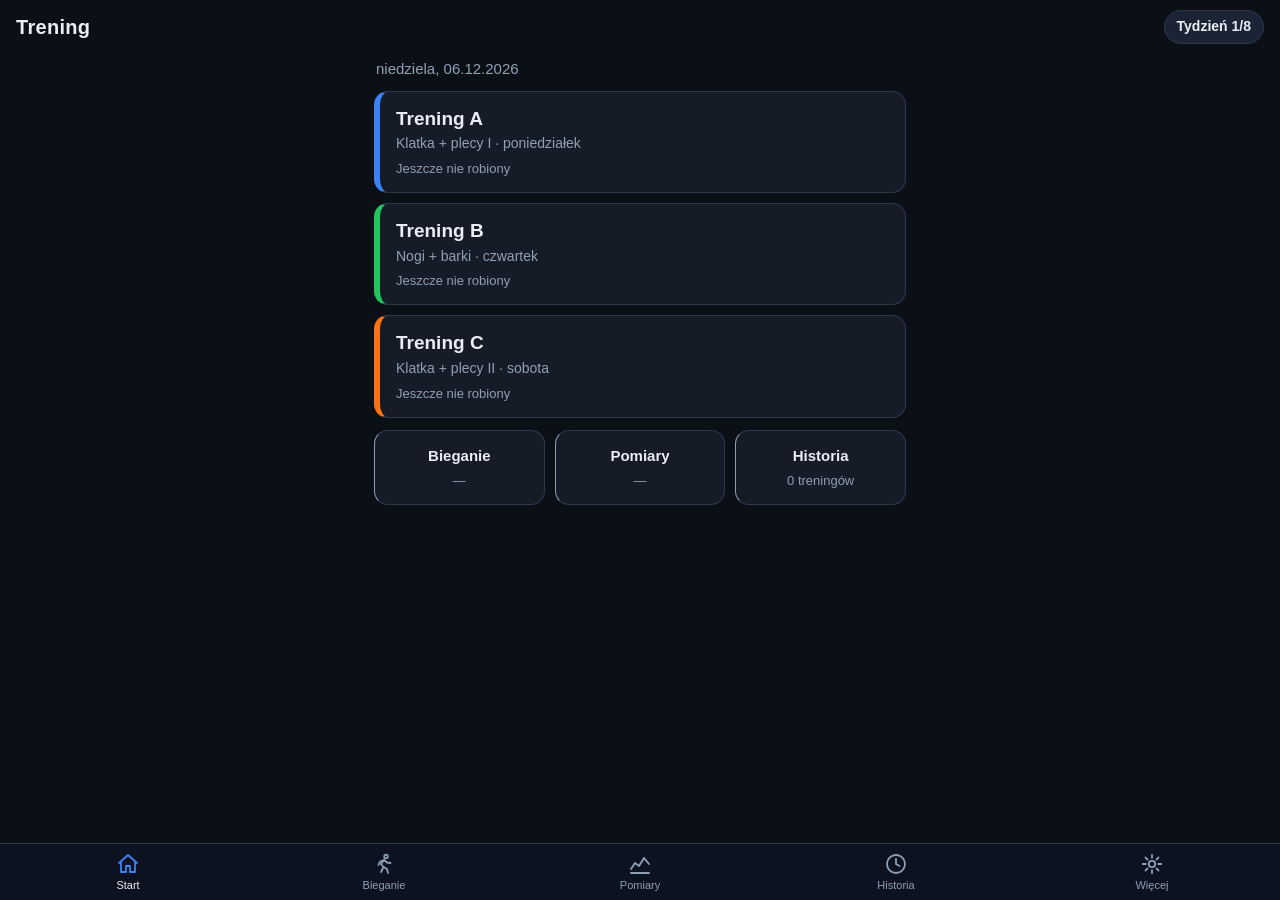
==== index.html @ cfbee9d0 "Aplikacja PWA do śledzenia treningów (plan A/B/C, bieganie, pomiary) Kompletna aplikacja mobilna zas" ====
<!DOCTYPE html>
<html lang="pl">
<head>
  <meta charset="UTF-8">
  <meta name="viewport" content="width=device-width, initial-scale=1, viewport-fit=cover">
  <meta name="color-scheme" content="dark">
  <meta name="theme-color" content="#0b1017">
  <meta name="description" content="Dziennik treningowy — plan A/B/C, bieganie, pomiary. Działa offline.">
  <title>Trening</title>
  <link rel="manifest" href="manifest.json">
  <link rel="icon" href="icons/icon-192.png" type="image/png">
  <link rel="apple-touch-icon" href="icons/apple-touch-icon.png">
  <meta name="apple-mobile-web-app-capable" content="yes">
  <meta name="mobile-web-app-capable" content="yes">
  <meta name="apple-mobile-web-app-status-bar-style" content="black-translucent">
  <meta name="apple-mobile-web-app-title" content="Trening">
  <link rel="stylesheet" href="style.css">
</head>
<body>
  <header class="top">
    <h1>Trening</h1>
    <span id="weekchip" class="chip" hidden></span>
  </header>

  <main id="view" aria-live="polite"></main>

  <div id="timerbar" class="timerbar" hidden>
    <div class="timerinfo">
      <span class="timerlabel" id="timerlabel">Przerwa</span>
      <strong class="timertime" id="timertime">0:00</strong>
    </div>
    <button id="timerstop" class="btn ghost" type="button" aria-label="Zatrzymaj timer">✕</button>
  </div>

  <div id="toast" class="toast" hidden></div>

  <nav class="bottomnav" aria-label="Nawigacja">
    <a href="#/home" data-nav="home">
      <svg viewBox="0 0 24 24" aria-hidden="true"><path d="M3 11l9-8 9 8"/><path d="M5 10v10h5v-6h4v6h5V10"/></svg>
      <span>Start</span>
    </a>
    <a href="#/run" data-nav="run">
      <svg viewBox="0 0 24 24" aria-hidden="true"><circle cx="14" cy="4.5" r="1.8"/><path d="M9 20l2.5-5L9 12l3-4 3 2.5 3.5.5"/><path d="M12 8l-4 1.5L6.5 13"/><path d="M11.5 15L15 17l1 4"/></svg>
      <span>Bieganie</span>
    </a>
    <a href="#/measure" data-nav="measure">
      <svg viewBox="0 0 24 24" aria-hidden="true"><path d="M3 17l4-6 4 3 5-8 5 6"/><path d="M3 21h18"/></svg>
      <span>Pomiary</span>
    </a>
    <a href="#/history" data-nav="history">
      <svg viewBox="0 0 24 24" aria-hidden="true"><circle cx="12" cy="12" r="9"/><path d="M12 7v5l3.5 2"/></svg>
      <span>Historia</span>
    </a>
    <a href="#/settings" data-nav="settings">
      <svg viewBox="0 0 24 24" aria-hidden="true"><circle cx="12" cy="12" r="3.2"/><path d="M12 2.8v3M12 18.2v3M2.8 12h3M18.2 12h3M5.5 5.5l2.1 2.1M16.4 16.4l2.1 2.1M18.5 5.5l-2.1 2.1M7.6 16.4l-2.1 2.1"/></svg>
      <span>Więcej</span>
    </a>
  </nav>

  <script src="app.js"></script>
</body>
</html>
---- style.css ----
/* ===== Trening — dziennik siłowni ===== */
:root {
  --bg: #0b1017;
  --card: #151c28;
  --card2: #1b2434;
  --line: #26324333;
  --line2: #2c3a4f;
  --text: #e9eef5;
  --mut: #8fa0b5;
  --a: #3b82f6;   /* Trening A — niebieski */
  --b: #22c55e;   /* Trening B — zielony  */
  --c: #f97316;   /* Trening C — pomarańczowy */
  --neut: #7dd3fc;
  --ok: #22c55e;
  --warn: #fbbf24;
  --danger: #ef4444;
  --r: 14px;
}

* { box-sizing: border-box; }

[hidden] { display: none !important; }

html { -webkit-text-size-adjust: 100%; }

body {
  margin: 0;
  background: var(--bg);
  color: var(--text);
  font-family: -apple-system, BlinkMacSystemFont, "Segoe UI", Roboto, "Helvetica Neue", Arial, sans-serif;
  line-height: 1.4;
  padding-bottom: calc(76px + env(safe-area-inset-bottom));
  min-height: 100dvh;
}

/* ===== Nagłówek ===== */
.top {
  display: flex;
  align-items: center;
  justify-content: space-between;
  gap: 8px;
  padding: calc(10px + env(safe-area-inset-top)) 16px 8px;
}
.top h1 { font-size: 20px; margin: 0; letter-spacing: 0.3px; }

.chip {
  background: var(--card2);
  border: 1px solid var(--line2);
  color: var(--text);
  border-radius: 999px;
  padding: 6px 12px;
  font-size: 14px;
  font-weight: 600;
  white-space: nowrap;
}
.chip.deload { background: #f9731626; border-color: var(--c); color: #fdba74; }

main { padding: 4px 14px 16px; max-width: 560px; margin: 0 auto; }

h2 { font-size: 18px; margin: 14px 2px 10px; }
.mut { color: var(--mut); }
.small { font-size: 13px; }

/* ===== Przyciski / pola ===== */
button, .btn {
  font: inherit;
  color: var(--text);
  background: var(--card2);
  border: 1px solid var(--line2);
  border-radius: 12px;
  min-height: 48px;
  padding: 10px 16px;
  cursor: pointer;
  touch-action: manipulation;
}
button:active { transform: scale(0.98); }

.btn.primary { background: var(--a); border-color: var(--a); font-weight: 700; font-size: 17px; width: 100%; }
.btn.primary.pb { background: var(--b); border-color: var(--b); }
.btn.primary.pc { background: var(--c); border-color: var(--c); }
.btn.ghost { background: transparent; border-color: transparent; color: var(--mut); }
.btn.danger { color: #fca5a5; border-color: #ef444455; background: #ef44441a; }
.btn.wide { width: 100%; }

input, select {
  font: inherit;
  font-size: 18px;
  color: var(--text);
  background: var(--bg);
  border: 1px solid var(--line2);
  border-radius: 12px;
  min-height: 48px;
  padding: 8px 12px;
  width: 100%;
}
input::placeholder { color: #55647a; }

:focus-visible { outline: 2px solid var(--a); outline-offset: 2px; }

label.field { display: block; margin: 10px 0; }
label.field > span { display: block; font-size: 14px; color: var(--mut); margin-bottom: 5px; }

/* ===== Start ===== */
.today { color: var(--mut); font-size: 15px; margin: 2px 2px 12px; }

.banner {
  background: linear-gradient(90deg, #f973161f, #f9731608);
  border: 1px solid #f9731666;
  color: #fdba74;
  border-radius: var(--r);
  padding: 12px 14px;
  font-weight: 600;
  margin: 0 0 12px;
}

.tiles { display: grid; gap: 10px; }

.tile {
  display: block;
  text-decoration: none;
  color: var(--text);
  background: var(--card);
  border: 1px solid var(--line2);
  border-left: 6px solid var(--mut);
  border-radius: var(--r);
  padding: 14px 16px;
}
.tile .tname { font-size: 19px; font-weight: 700; }
.tile .tsub { color: var(--mut); font-size: 14px; margin-top: 2px; }
.tile .tlast { color: var(--mut); font-size: 13px; margin-top: 6px; }
.tile .draftmark { color: var(--warn); font-weight: 600; }
.tile.pa { border-left-color: var(--a); }
.tile.pb { border-left-color: var(--b); }
.tile.pc { border-left-color: var(--c); }

.tiles.minor { grid-template-columns: 1fr 1fr 1fr; margin-top: 12px; }
.tiles.minor .tile { border-left-width: 1px; text-align: center; padding: 14px 6px; }
.tiles.minor .tname { font-size: 15px; }

/* ===== Ekran treningu ===== */
.planhead { display: flex; align-items: baseline; justify-content: space-between; gap: 8px; margin: 8px 2px 4px; }
.planhead h2 { margin: 0; }
.backlink { color: var(--mut); text-decoration: none; font-size: 15px; padding: 8px 4px; display: inline-block; }

.excard {
  background: var(--card);
  border: 1px solid var(--line2);
  border-radius: var(--r);
  padding: 12px 12px 14px;
  margin: 10px 0;
}
.excard.pa { border-top: 3px solid var(--a); }
.excard.pb { border-top: 3px solid var(--b); }
.excard.pc { border-top: 3px solid var(--c); }

.exhead { display: flex; gap: 8px; align-items: baseline; }
.exnum {
  flex: none; width: 24px; height: 24px; border-radius: 50%;
  background: var(--card2); color: var(--mut);
  font-size: 13px; font-weight: 700;
  display: inline-flex; align-items: center; justify-content: center;
}
.exhead h3 { font-size: 16px; margin: 0; }

.extarget { color: var(--mut); font-size: 14px; margin: 6px 0 2px; }
.exlast { color: #6d7d92; font-size: 13px; margin: 2px 0 8px; }

.badge {
  display: inline-block;
  background: #22c55e22;
  border: 1px solid #22c55e88;
  color: #86efac;
  border-radius: 999px;
  padding: 5px 12px;
  font-size: 14px;
  font-weight: 700;
  margin: 2px 0 8px;
}
.badge.deload { background: #f9731622; border-color: #f9731688; color: #fdba74; }

.wrow { display: flex; gap: 8px; align-items: center; margin: 4px 0 10px; }
.wrow .step {
  flex: none; width: 52px; font-size: 22px; font-weight: 700; padding: 0;
}
.wrow input.w {
  flex: 1; min-width: 0; text-align: center;
  font-size: 22px; font-weight: 700;
}
.wrow .unit { color: var(--mut); font-size: 15px; flex: none; }

.copyrow { margin: 0 0 10px; }
.copylast { width: 100%; min-height: 44px; font-size: 15px; color: var(--neut); background: var(--card2); }

.sets { display: grid; grid-template-columns: repeat(var(--n, 4), 1fr); gap: 8px; }
.setcol { display: grid; gap: 6px; justify-items: stretch; }
.setcol .slabel { text-align: center; color: var(--mut); font-size: 12px; }
.setcol input.reps { text-align: center; font-size: 20px; font-weight: 700; padding: 6px 4px; }

.done {
  appearance: none;
  -webkit-appearance: none;
  margin: 0;
  width: 100%;
  height: 48px;
  border: 1px solid var(--line2);
  border-radius: 12px;
  background: var(--bg);
  cursor: pointer;
  display: inline-flex;
  align-items: center;
  justify-content: center;
}
.done::after { content: "✓"; font-size: 22px; font-weight: 900; color: transparent; }
.done:checked { background: #22c55e2b; border-color: var(--ok); }
.done:checked::after { color: var(--ok); }

.finishbar { margin: 16px 0 4px; display: grid; gap: 8px; }

/* ===== Formularze / listy ===== */
.card {
  background: var(--card);
  border: 1px solid var(--line2);
  border-radius: var(--r);
  padding: 14px;
  margin: 10px 0;
}

.grid2 { display: grid; grid-template-columns: 1fr 1fr; gap: 0 10px; }

.seg { display: grid; grid-template-columns: repeat(5, 1fr); gap: 6px; }
.seg button { min-height: 48px; font-size: 17px; font-weight: 700; padding: 0; }
.seg button.on { background: var(--a); border-color: var(--a); }

.pacebox { font-size: 15px; color: var(--mut); margin: 8px 2px; }
.pacebox strong { color: var(--text); font-size: 18px; }

.list { list-style: none; padding: 0; margin: 8px 0; }
.list li {
  display: flex; justify-content: space-between; align-items: center; gap: 10px;
  background: var(--card);
  border: 1px solid var(--line2);
  border-radius: 12px;
  padding: 10px 12px;
  margin: 8px 0;
  font-size: 15px;
}
.list li .li-main { flex: 1; min-width: 0; }
.list li .li-date { color: var(--mut); font-size: 13px; }
.list li .del {
  flex: none; min-height: 40px; min-width: 40px; padding: 0;
  color: var(--mut); background: transparent; border-color: transparent; font-size: 18px;
}

.delta { font-size: 15px; margin: 8px 2px; }
.delta .up { color: #fca5a5; }
.delta .downgood { color: #86efac; }

.chartbox { margin: 8px 0 4px; }
.chartbox svg { width: 100%; height: auto; display: block; }
.charttitle { font-size: 14px; color: var(--mut); margin: 10px 2px 4px; }

.legend { display: flex; gap: 14px; font-size: 13px; color: var(--mut); margin: 4px 2px; }
.legend .dot { display: inline-block; width: 10px; height: 10px; border-radius: 50%; margin-right: 5px; }

/* ===== Ustawienia ===== */
.setrow {
  display: flex; align-items: center; justify-content: space-between; gap: 12px;
  padding: 6px 0;
}
.switch { position: relative; flex: none; width: 54px; height: 32px; }
.switch input { position: absolute; opacity: 0; width: 100%; height: 100%; margin: 0; cursor: pointer; min-height: 0; }
.switch .knob {
  position: absolute; inset: 0; border-radius: 999px;
  background: var(--card2); border: 1px solid var(--line2);
  transition: background 0.15s;
  pointer-events: none;
}
.switch .knob::after {
  content: ""; position: absolute; top: 3px; left: 4px;
  width: 24px; height: 24px; border-radius: 50%;
  background: var(--mut);
  transition: transform 0.15s, background 0.15s;
}
.switch input:checked + .knob { background: #3b82f655; border-color: var(--a); }
.switch input:checked + .knob::after { transform: translateX(21px); background: var(--a); }
.switch input:focus-visible + .knob { outline: 2px solid var(--a); outline-offset: 2px; }

/* ===== Timer / toast ===== */
.timerbar {
  position: fixed;
  left: 10px; right: 10px;
  bottom: calc(72px + env(safe-area-inset-bottom));
  background: #1d2a3d;
  border: 1px solid var(--a);
  border-radius: 14px;
  padding: 8px 8px 8px 14px;
  display: flex; align-items: center; justify-content: space-between; gap: 8px;
  box-shadow: 0 6px 24px #0009;
  z-index: 40;
}
.timerbar.over { border-color: var(--ok); background: #16341f; }
.timerinfo { min-width: 0; display: flex; align-items: baseline; gap: 10px; }
.timerlabel { color: var(--mut); font-size: 13px; white-space: nowrap; overflow: hidden; text-overflow: ellipsis; }
.timertime { font-size: 24px; font-variant-numeric: tabular-nums; }

.toast {
  pointer-events: none;
  position: fixed;
  left: 50%; transform: translateX(-50%);
  bottom: calc(84px + env(safe-area-inset-bottom));
  background: var(--card2);
  border: 1px solid var(--line2);
  border-radius: 999px;
  padding: 10px 18px;
  font-size: 15px;
  font-weight: 600;
  z-index: 50;
  box-shadow: 0 6px 24px #000a;
  white-space: nowrap;
}

/* ===== Dolna nawigacja ===== */
.bottomnav {
  position: fixed;
  left: 0; right: 0; bottom: 0;
  display: grid;
  grid-template-columns: repeat(5, 1fr);
  background: #0d1420f2;
  border-top: 1px solid var(--line2);
  padding-bottom: env(safe-area-inset-bottom);
  backdrop-filter: blur(8px);
  z-index: 30;
}
.bottomnav a {
  display: grid;
  justify-items: center;
  gap: 2px;
  padding: 8px 2px 6px;
  min-height: 56px;
  text-decoration: none;
  color: var(--mut);
  font-size: 11px;
}
.bottomnav a svg { width: 24px; height: 24px; fill: none; stroke: currentColor; stroke-width: 1.8; stroke-linecap: round; stroke-linejoin: round; }
.bottomnav a.on { color: var(--text); }
.bottomnav a.on svg { stroke: var(--a); }

@media (prefers-reduced-motion: reduce) {
  *, *::before, *::after { transition: none !important; animation: none !important; }
  button:active { transform: none; }
}
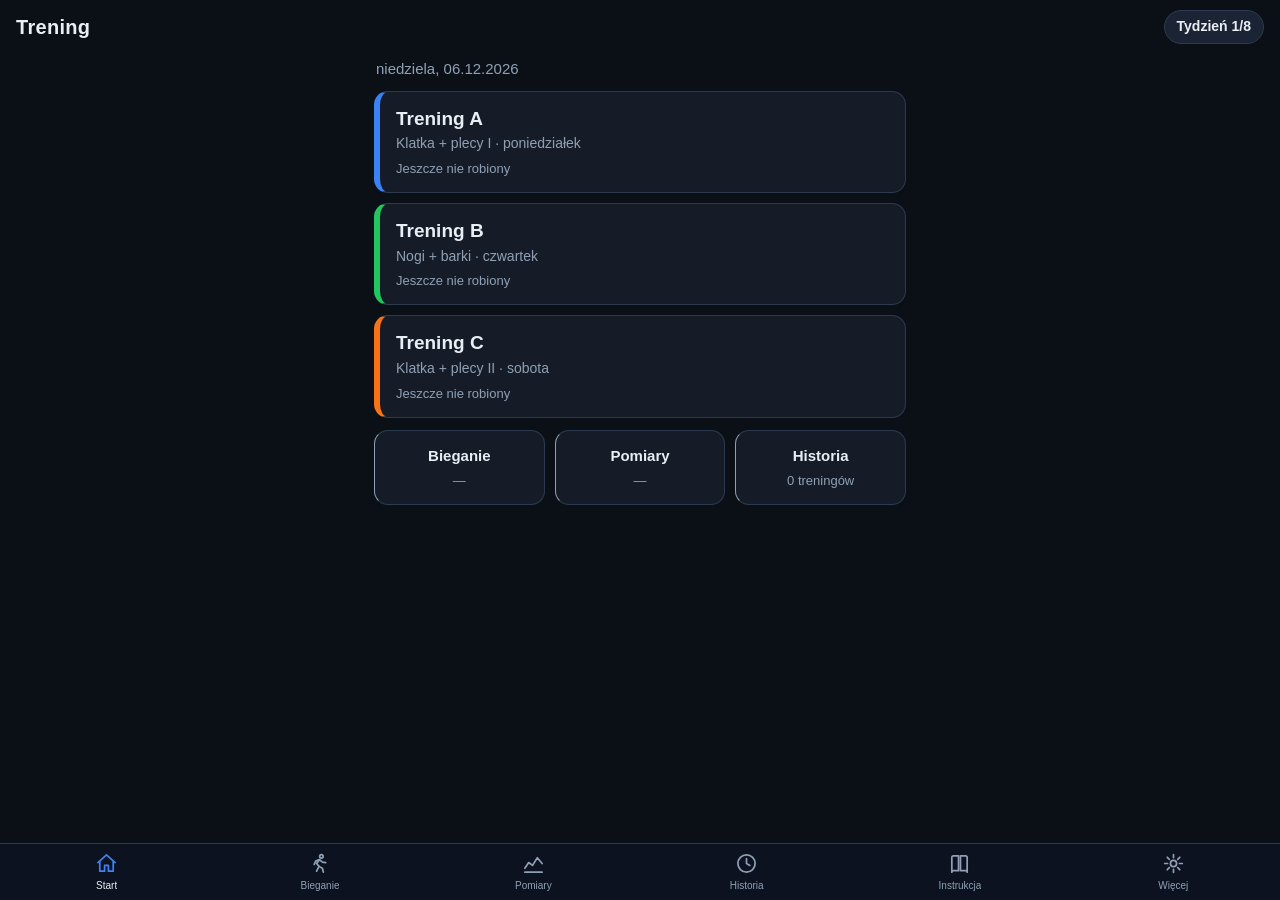
==== commit c581ea58: "Zakładka „Instrukcja" — zasady progresji i obsługi z opisu planu Nowy ekran (#/guide) i 6. zakładka " ====
--- a/index.html
+++ b/index.html
@@ -51,6 +51,10 @@
       <svg viewBox="0 0 24 24" aria-hidden="true"><circle cx="12" cy="12" r="9"/><path d="M12 7v5l3.5 2"/></svg>
       <span>Historia</span>
     </a>
+    <a href="#/guide" data-nav="guide">
+      <svg viewBox="0 0 24 24" aria-hidden="true"><path d="M4 5.5A1.5 1.5 0 0 1 5.5 4H11v15.5H5.5A1.5 1.5 0 0 0 4 21z"/><path d="M20 5.5A1.5 1.5 0 0 0 18.5 4H13v15.5h5.5A1.5 1.5 0 0 1 20 21z"/></svg>
+      <span>Instrukcja</span>
+    </a>
     <a href="#/settings" data-nav="settings">
       <svg viewBox="0 0 24 24" aria-hidden="true"><circle cx="12" cy="12" r="3.2"/><path d="M12 2.8v3M12 18.2v3M2.8 12h3M18.2 12h3M5.5 5.5l2.1 2.1M16.4 16.4l2.1 2.1M18.5 5.5l-2.1 2.1M7.6 16.4l-2.1 2.1"/></svg>
       <span>Więcej</span>
--- a/style.css
+++ b/style.css
@@ -285,6 +285,30 @@
 .switch input:checked + .knob::after { transform: translateX(21px); background: var(--a); }
 .switch input:focus-visible + .knob { outline: 2px solid var(--a); outline-offset: 2px; }
 
+/* ===== Instrukcja ===== */
+.guide .card { padding: 14px 16px; }
+.guide h3 { font-size: 16px; margin: 2px 0 8px; display: flex; align-items: center; gap: 8px; }
+.guide h3 .tag {
+  flex: none; font-size: 12px; font-weight: 700; color: var(--bg);
+  border-radius: 6px; padding: 2px 8px;
+}
+.guide h3 .tag.pa { background: var(--a); }
+.guide h3 .tag.pb { background: var(--b); }
+.guide h3 .tag.pc { background: var(--c); }
+.guide p { font-size: 15px; margin: 6px 0; }
+.guide ul { margin: 6px 0; padding-left: 20px; }
+.guide ol { margin: 6px 0; padding-left: 22px; }
+.guide li { font-size: 15px; margin: 5px 0; }
+.guide .k { font-weight: 700; color: var(--text); }
+.guide .hl { color: #86efac; font-weight: 700; }
+.guide .hl.legs { color: #fdba74; }
+.guide .day {
+  display: inline-block; font-size: 12px; color: var(--mut);
+  border: 1px solid var(--line2); border-radius: 999px; padding: 1px 8px; margin-left: 6px;
+  vertical-align: middle;
+}
+.guide .lead { color: var(--mut); font-size: 15px; margin: 2px 2px 12px; }
+
 /* ===== Timer / toast ===== */
 .timerbar {
   position: fixed;
@@ -324,7 +348,7 @@
   position: fixed;
   left: 0; right: 0; bottom: 0;
   display: grid;
-  grid-template-columns: repeat(5, 1fr);
+  grid-template-columns: repeat(6, 1fr);
   background: #0d1420f2;
   border-top: 1px solid var(--line2);
   padding-bottom: env(safe-area-inset-bottom);
@@ -335,13 +359,14 @@
   display: grid;
   justify-items: center;
   gap: 2px;
-  padding: 8px 2px 6px;
+  padding: 8px 1px 6px;
   min-height: 56px;
   text-decoration: none;
   color: var(--mut);
-  font-size: 11px;
-}
-.bottomnav a svg { width: 24px; height: 24px; fill: none; stroke: currentColor; stroke-width: 1.8; stroke-linecap: round; stroke-linejoin: round; }
+  font-size: 10px;
+}
+.bottomnav a span { max-width: 100%; overflow: hidden; text-overflow: ellipsis; white-space: nowrap; }
+.bottomnav a svg { width: 23px; height: 23px; fill: none; stroke: currentColor; stroke-width: 1.8; stroke-linecap: round; stroke-linejoin: round; }
 .bottomnav a.on { color: var(--text); }
 .bottomnav a.on svg { stroke: var(--a); }
 
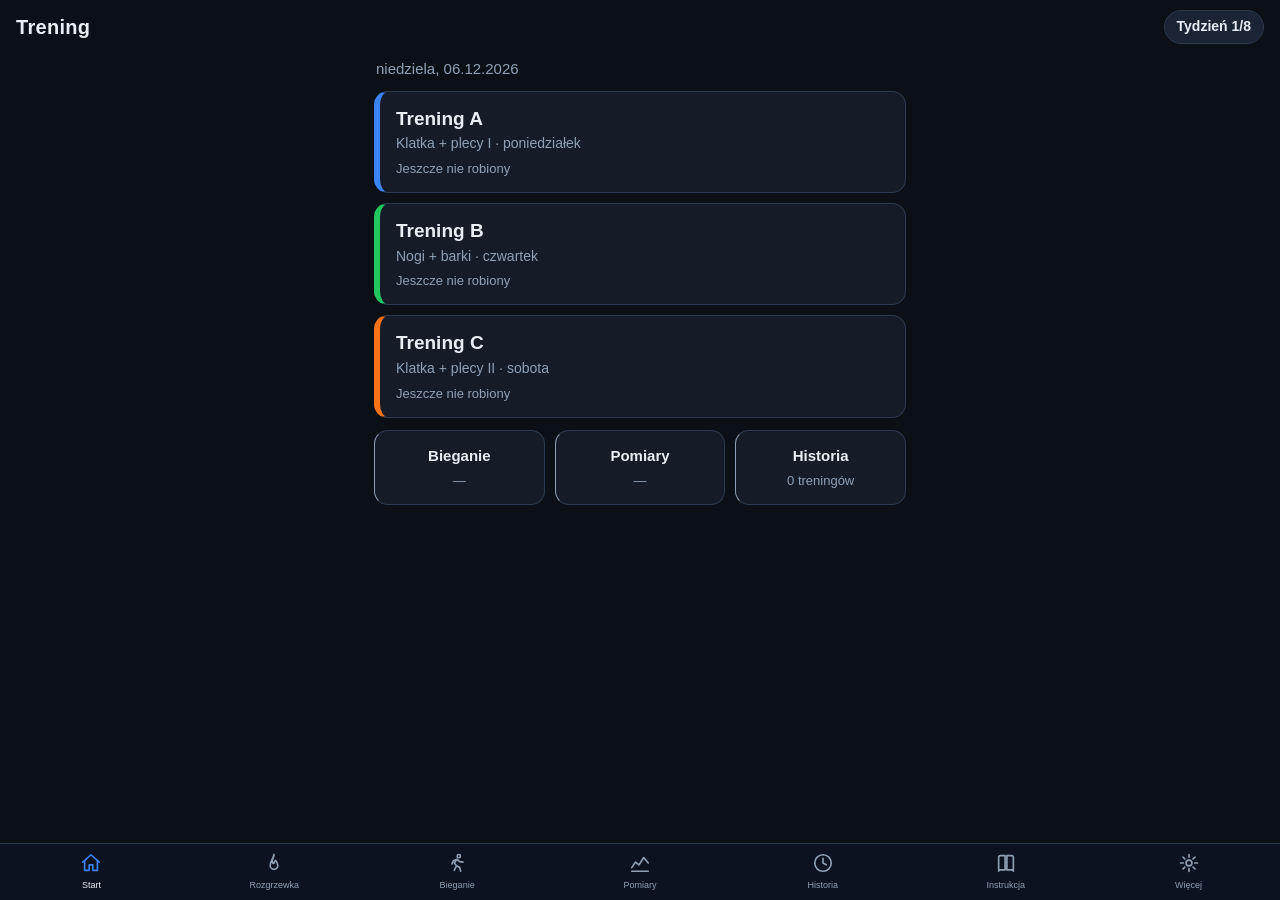
==== commit ffe2bed9: "Zakładka „Rozgrzewka" spersonalizowana pod staw SI i nerw kulszowy Nowy ekran (#/warmup) i 7. zakład" ====
--- a/index.html
+++ b/index.html
@@ -39,6 +39,10 @@
       <svg viewBox="0 0 24 24" aria-hidden="true"><path d="M3 11l9-8 9 8"/><path d="M5 10v10h5v-6h4v6h5V10"/></svg>
       <span>Start</span>
     </a>
+    <a href="#/warmup" data-nav="warmup">
+      <svg viewBox="0 0 24 24" aria-hidden="true"><path d="M12 2.5c.6 3.2-2 4.7-2 7.3 0 1.5 1 2.6 2 2.6 0-1.6 1-2.2 1.6-3.2 1.6 1.6 2.6 3.1 2.6 5.6a4.2 4.2 0 0 1-8.4 0C7.4 10.6 10.8 8.6 12 2.5z"/></svg>
+      <span>Rozgrzewka</span>
+    </a>
     <a href="#/run" data-nav="run">
       <svg viewBox="0 0 24 24" aria-hidden="true"><circle cx="14" cy="4.5" r="1.8"/><path d="M9 20l2.5-5L9 12l3-4 3 2.5 3.5.5"/><path d="M12 8l-4 1.5L6.5 13"/><path d="M11.5 15L15 17l1 4"/></svg>
       <span>Bieganie</span>
--- a/style.css
+++ b/style.css
@@ -295,6 +295,14 @@
 .guide h3 .tag.pa { background: var(--a); }
 .guide h3 .tag.pb { background: var(--b); }
 .guide h3 .tag.pc { background: var(--c); }
+.guide h3 .tag.pw { background: #2dd4bf; min-width: 22px; text-align: center; }
+.guide .disclaimer {
+  background: #ef44441a; border: 1px solid #ef444455; color: #fca5a5;
+  border-radius: 14px; padding: 12px 14px; margin: 0 0 12px; font-size: 14px; line-height: 1.5;
+}
+.guide .disclaimer strong { color: #fecaca; }
+.guide .src { font-size: 12px; color: var(--mut); word-break: break-word; margin: 4px 0; }
+.guide .src li { font-size: 12px; }
 .guide p { font-size: 15px; margin: 6px 0; }
 .guide ul { margin: 6px 0; padding-left: 20px; }
 .guide ol { margin: 6px 0; padding-left: 22px; }
@@ -348,7 +356,7 @@
   position: fixed;
   left: 0; right: 0; bottom: 0;
   display: grid;
-  grid-template-columns: repeat(6, 1fr);
+  grid-template-columns: repeat(7, 1fr);
   background: #0d1420f2;
   border-top: 1px solid var(--line2);
   padding-bottom: env(safe-area-inset-bottom);
@@ -359,14 +367,15 @@
   display: grid;
   justify-items: center;
   gap: 2px;
-  padding: 8px 1px 6px;
+  padding: 8px 0 6px;
   min-height: 56px;
   text-decoration: none;
   color: var(--mut);
-  font-size: 10px;
+  font-size: 9px;
+  min-width: 0;
 }
 .bottomnav a span { max-width: 100%; overflow: hidden; text-overflow: ellipsis; white-space: nowrap; }
-.bottomnav a svg { width: 23px; height: 23px; fill: none; stroke: currentColor; stroke-width: 1.8; stroke-linecap: round; stroke-linejoin: round; }
+.bottomnav a svg { width: 22px; height: 22px; fill: none; stroke: currentColor; stroke-width: 1.8; stroke-linecap: round; stroke-linejoin: round; }
 .bottomnav a.on { color: var(--text); }
 .bottomnav a.on svg { stroke: var(--a); }
 
